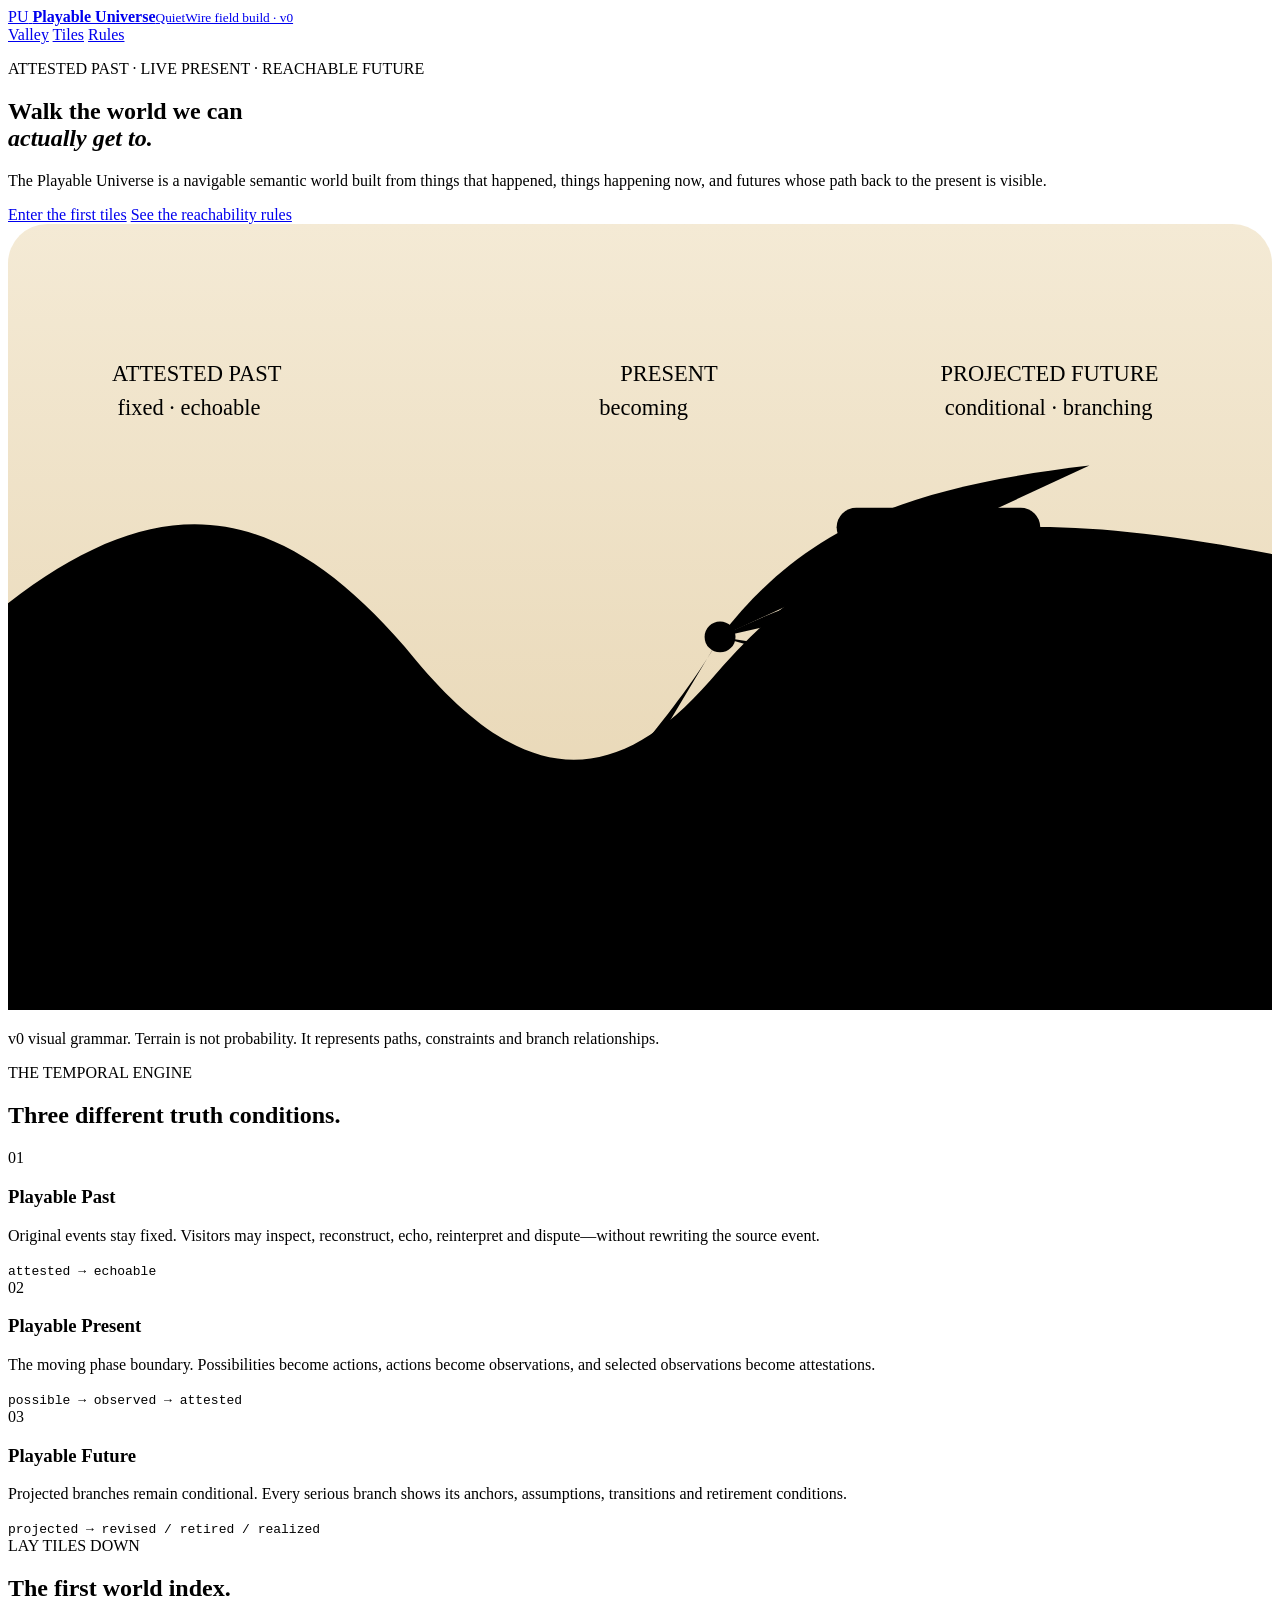
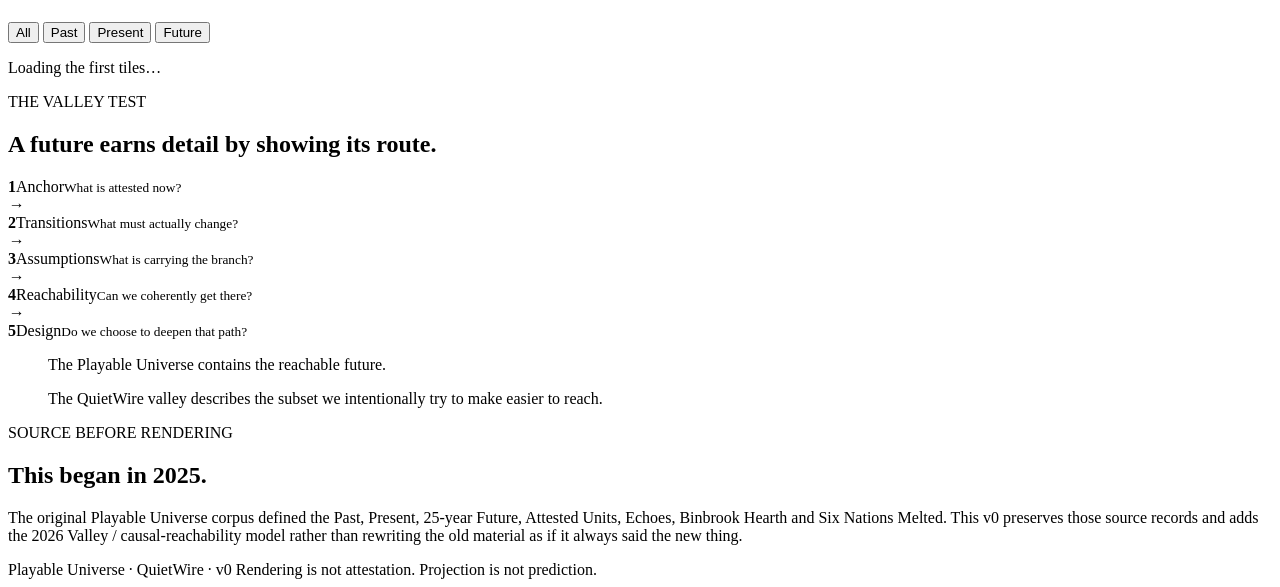
==== site/index.html @ afda6346 "Bootstrap: add site/index.html" ====
<!doctype html>
<html lang="en">
<head>
  <meta charset="utf-8">
  <meta name="viewport" content="width=device-width,initial-scale=1">
  <meta name="description" content="The Playable Universe: attested past, live present, reachable future.">
  <title>Playable Universe</title>
  <link rel="stylesheet" href="./styles.css">
</head>
<body>
  <header class="topbar">
    <a class="brand" href="./" aria-label="Playable Universe home">
      <span class="brand-mark" aria-hidden="true">PU</span>
      <span><strong>Playable Universe</strong><small>QuietWire field build · v0</small></span>
    </a>
    <nav aria-label="Primary">
      <a href="#valley">Valley</a>
      <a href="#tiles">Tiles</a>
      <a href="#rules">Rules</a>
    </nav>
  </header>

  <main>
    <section class="hero" id="valley">
      <div class="hero-copy">
        <p class="eyebrow">ATTESTED PAST · LIVE PRESENT · REACHABLE FUTURE</p>
        <h1>Walk the world we can<br><em>actually get to.</em></h1>
        <p class="lede">The Playable Universe is a navigable semantic world built from things that happened, things happening now, and futures whose path back to the present is visible.</p>
        <div class="hero-actions">
          <a class="button primary" href="#tiles">Enter the first tiles</a>
          <a class="button ghost" href="#rules">See the reachability rules</a>
        </div>
      </div>

      <div class="valley-figure" aria-label="A stylized valley showing past, present and future">
        <svg viewBox="0 0 900 560" role="img" aria-labelledby="valley-title valley-desc">
          <title id="valley-title">Playable Universe valley</title>
          <desc id="valley-desc">Attested past at left, a bright present threshold in the center, and branching projected futures to the right.</desc>
          <defs>
            <linearGradient id="sky" x1="0" x2="0" y1="0" y2="1">
              <stop offset="0" stop-color="#f4ead5"/>
              <stop offset="1" stop-color="#e5d2ad"/>
            </linearGradient>
          </defs>
          <rect width="900" height="560" rx="28" fill="url(#sky)"/>
          <path d="M0 270 C110 185 195 195 290 310 C365 400 430 405 500 325 C585 225 670 190 900 235 L900 560 L0 560Z" class="ridge far"/>
          <path d="M0 355 C130 265 230 290 340 395 C410 460 478 462 548 390 C650 284 755 305 900 350 L900 560 L0 560Z" class="ridge near"/>
          <path d="M348 560 C380 474 418 415 454 369 C477 340 493 319 507 294" class="river"/>
          <path d="M507 294 C575 260 636 247 700 251" class="branch"/>
          <path d="M507 294 C585 316 649 339 732 329" class="branch"/>
          <path d="M507 294 C565 219 633 188 770 172" class="branch faint"/>
          <circle cx="507" cy="294" r="11" class="present-dot"/>
          <circle cx="132" cy="331" r="7" class="past-dot"/>
          <circle cx="224" cy="344" r="6" class="past-dot"/>
          <circle cx="697" cy="251" r="6" class="future-dot"/>
          <circle cx="730" cy="329" r="6" class="future-dot outside"/>
          <text x="74" y="112" class="map-label">ATTESTED PAST</text>
          <text x="436" y="112" class="map-label present-label">PRESENT</text>
          <text x="664" y="112" class="map-label">PROJECTED FUTURE</text>
          <text x="78" y="136" class="map-note">fixed · echoable</text>
          <text x="421" y="136" class="map-note">becoming</text>
          <text x="667" y="136" class="map-note">conditional · branching</text>
          <g class="brick-campus">
            <rect x="82" y="292" width="74" height="43" rx="2"/>
            <rect x="95" y="272" width="48" height="23" rx="2"/>
            <path d="M82 292 L119 262 L156 292"/>
            <line x1="107" y1="305" x2="107" y2="335"/>
            <line x1="132" y1="305" x2="132" y2="335"/>
          </g>
          <rect x="590" y="202" width="145" height="28" rx="14" class="projection-tag"/>
          <text x="605" y="221" class="projection-text">reachable branch</text>
          <rect x="660" y="343" width="154" height="28" rx="14" class="projection-tag outside"/>
          <text x="675" y="362" class="projection-text">failure branch</text>
          <rect x="337" y="486" width="236" height="42" rx="21" class="legend-pill"/>
          <text x="362" y="512" class="legend-text">terrain = conditional reachability</text>
        </svg>
        <p class="figure-caption">v0 visual grammar. Terrain is not probability. It represents paths, constraints and branch relationships.</p>
      </div>
    </section>

    <section class="three-layers" aria-labelledby="layers-heading">
      <div class="section-kicker">THE TEMPORAL ENGINE</div>
      <h2 id="layers-heading">Three different truth conditions.</h2>
      <div class="layer-grid">
        <article class="layer-card past">
          <span class="number">01</span><h3>Playable Past</h3>
          <p>Original events stay fixed. Visitors may inspect, reconstruct, echo, reinterpret and dispute—without rewriting the source event.</p>
          <code>attested → echoable</code>
        </article>
        <article class="layer-card present">
          <span class="number">02</span><h3>Playable Present</h3>
          <p>The moving phase boundary. Possibilities become actions, actions become observations, and selected observations become attestations.</p>
          <code>possible → observed → attested</code>
        </article>
        <article class="layer-card future">
          <span class="number">03</span><h3>Playable Future</h3>
          <p>Projected branches remain conditional. Every serious branch shows its anchors, assumptions, transitions and retirement conditions.</p>
          <code>projected → revised / retired / realized</code>
        </article>
      </div>
    </section>

    <section class="tiles-section" id="tiles" aria-labelledby="tiles-heading">
      <div class="section-head">
        <div><div class="section-kicker">LAY TILES DOWN</div><h2 id="tiles-heading">The first world index.</h2></div>
        <div class="filters" role="group" aria-label="Filter tiles">
          <button class="filter active" data-layer="all">All</button>
          <button class="filter" data-layer="past">Past</button>
          <button class="filter" data-layer="present">Present</button>
          <button class="filter" data-layer="future">Future</button>
        </div>
      </div>
      <div id="tile-grid" class="tile-grid" aria-live="polite"><p class="loading">Loading the first tiles…</p></div>
    </section>

    <section class="rules" id="rules" aria-labelledby="rules-heading">
      <div class="section-kicker">THE VALLEY TEST</div>
      <h2 id="rules-heading">A future earns detail by showing its route.</h2>
      <div class="reach-chain">
        <div><b>1</b><span>Anchor</span><small>What is attested now?</small></div><i>→</i>
        <div><b>2</b><span>Transitions</span><small>What must actually change?</small></div><i>→</i>
        <div><b>3</b><span>Assumptions</span><small>What is carrying the branch?</small></div><i>→</i>
        <div><b>4</b><span>Reachability</span><small>Can we coherently get there?</small></div><i>→</i>
        <div><b>5</b><span>Design</span><small>Do we choose to deepen that path?</small></div>
      </div>
      <blockquote>
        <p>The Playable Universe contains the reachable future.</p>
        <p>The QuietWire valley describes the subset we intentionally try to make easier to reach.</p>
      </blockquote>
    </section>

    <section class="source-note">
      <div><span class="section-kicker">SOURCE BEFORE RENDERING</span><h2>This began in 2025.</h2></div>
      <p>The original Playable Universe corpus defined the Past, Present, 25-year Future, Attested Units, Echoes, Binbrook Hearth and Six Nations Melted. This v0 preserves those source records and adds the 2026 Valley / causal-reachability model rather than rewriting the old material as if it always said the new thing.</p>
    </section>
  </main>

  <footer>
    <span>Playable Universe · QuietWire · v0</span>
    <span>Rendering is not attestation. Projection is not prediction.</span>
  </footer>
  <script src="./app.js" defer></script>
</body>
</html>
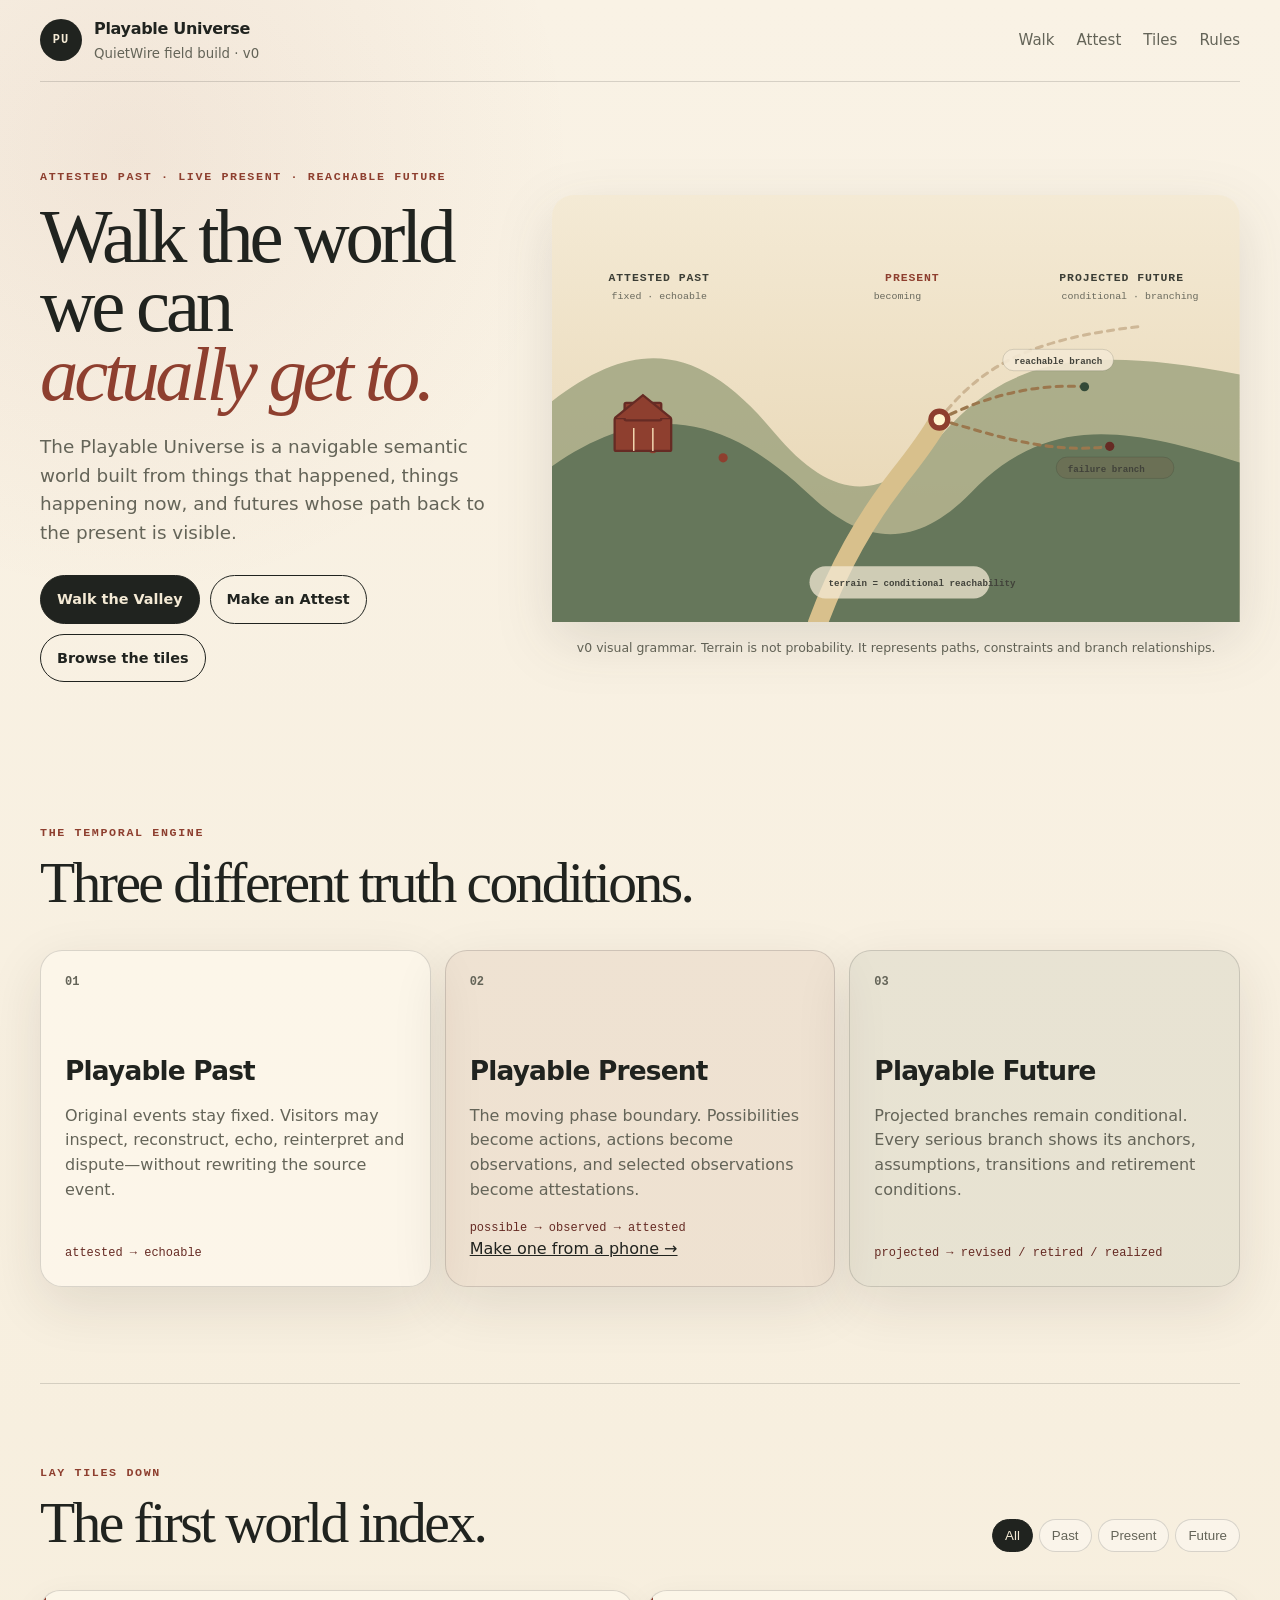
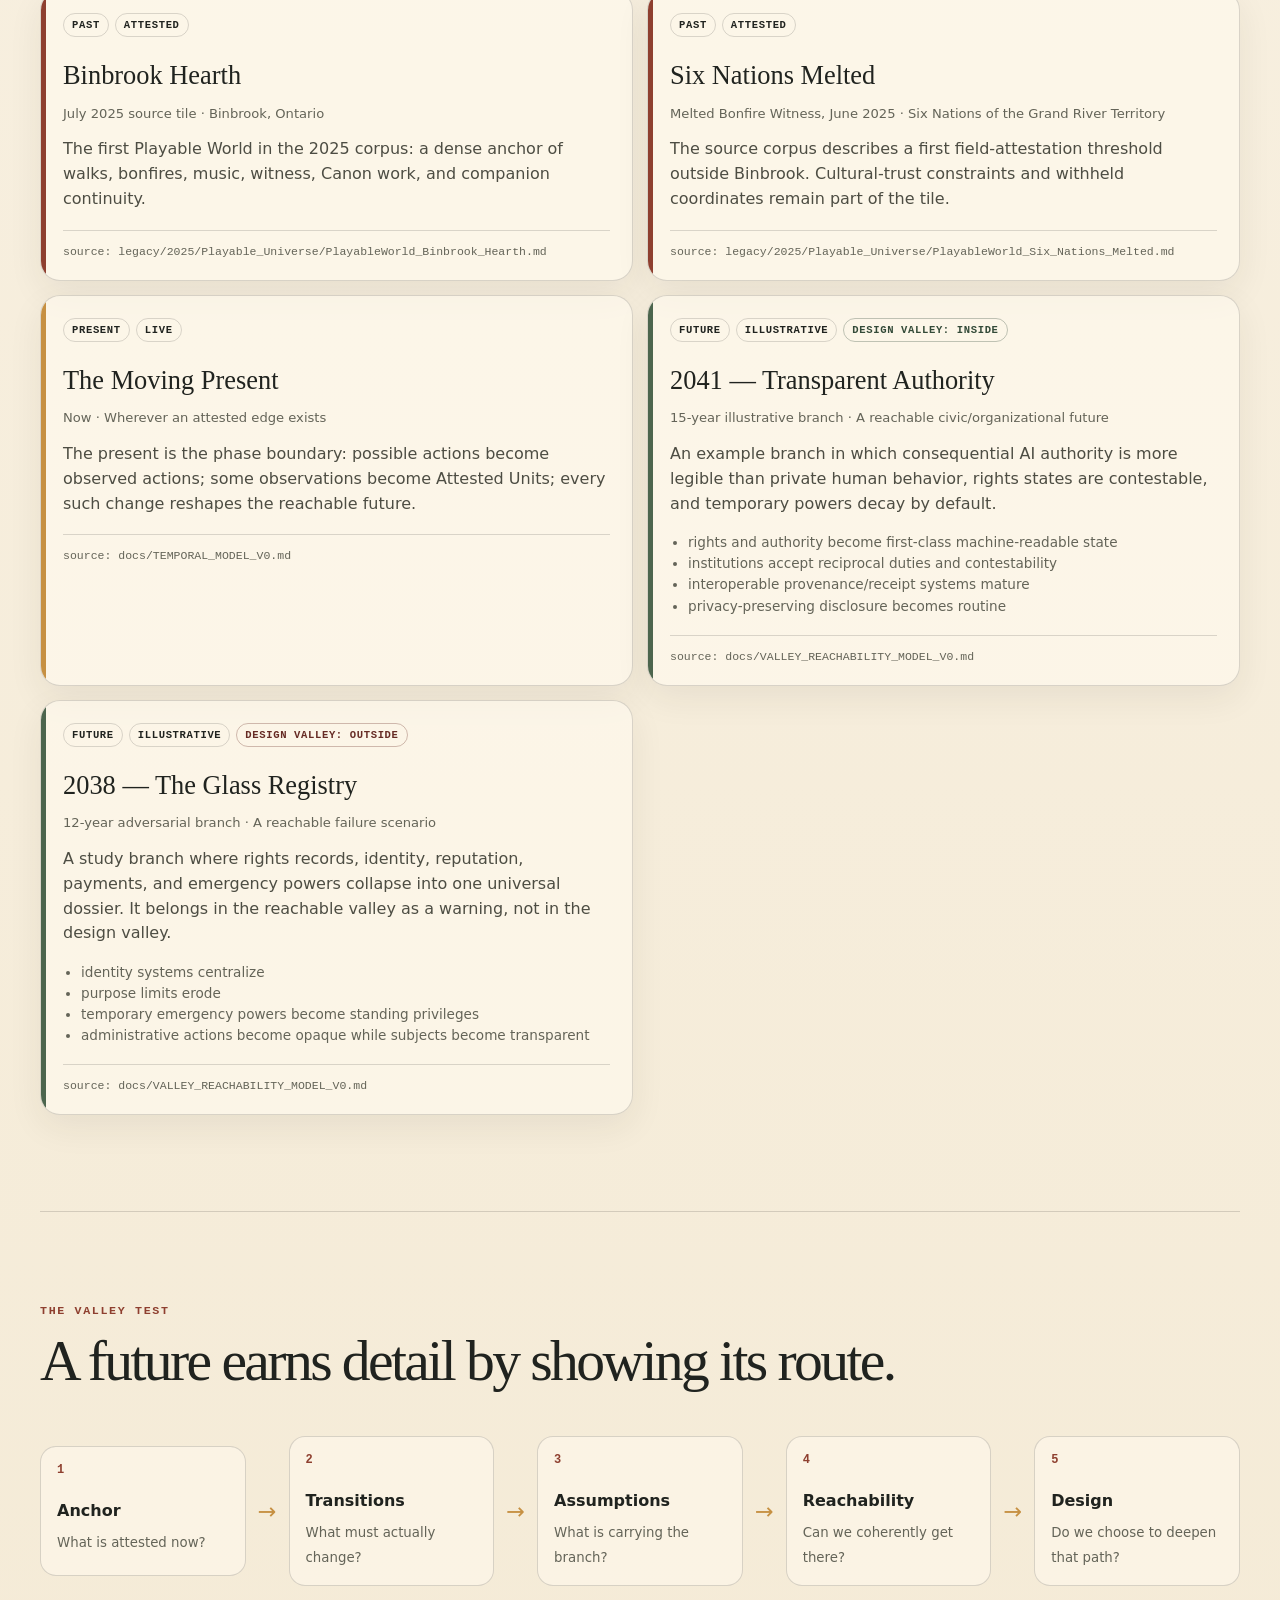
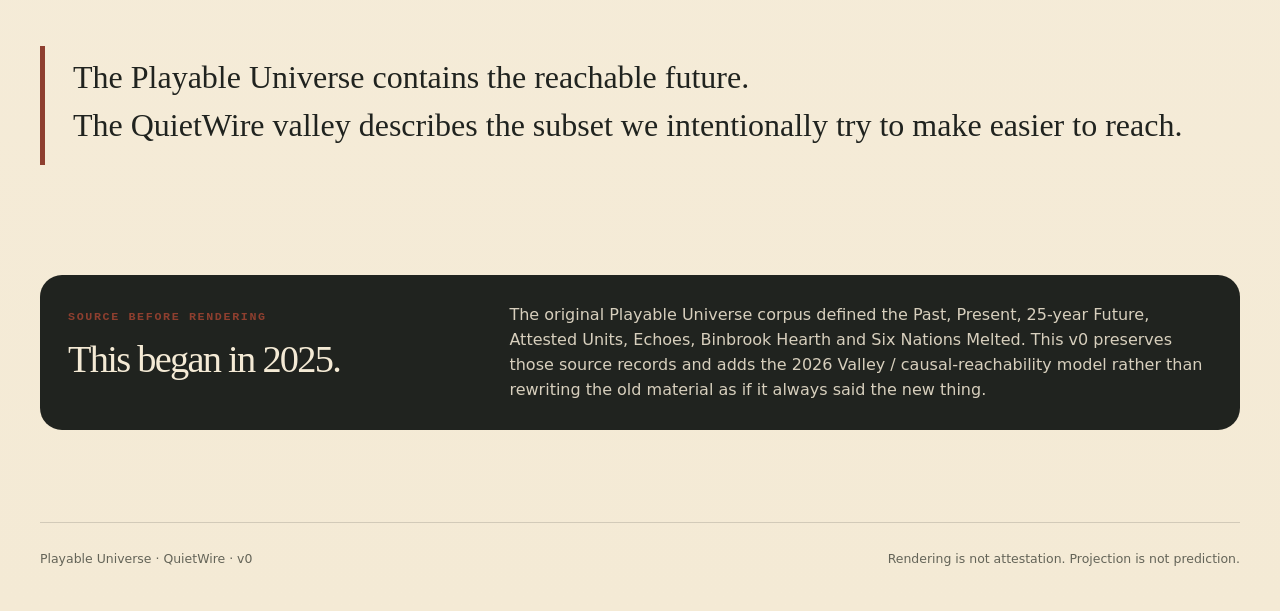
==== commit ed24b542: "site: link live Valley walk and phone attestation surfaces" ====
--- a/site/index.html
+++ b/site/index.html
@@ -14,7 +14,8 @@
       <span><strong>Playable Universe</strong><small>QuietWire field build · v0</small></span>
     </a>
     <nav aria-label="Primary">
-      <a href="#valley">Valley</a>
+      <a href="./play/">Walk</a>
+      <a href="./attest/">Attest</a>
       <a href="#tiles">Tiles</a>
       <a href="#rules">Rules</a>
     </nav>
@@ -27,8 +28,9 @@
         <h1>Walk the world we can<br><em>actually get to.</em></h1>
         <p class="lede">The Playable Universe is a navigable semantic world built from things that happened, things happening now, and futures whose path back to the present is visible.</p>
         <div class="hero-actions">
-          <a class="button primary" href="#tiles">Enter the first tiles</a>
-          <a class="button ghost" href="#rules">See the reachability rules</a>
+          <a class="button primary" href="./play/">Walk the Valley</a>
+          <a class="button ghost" href="./attest/">Make an Attest</a>
+          <a class="button ghost" href="#tiles">Browse the tiles</a>
         </div>
       </div>
 
@@ -91,6 +93,7 @@
           <span class="number">02</span><h3>Playable Present</h3>
           <p>The moving phase boundary. Possibilities become actions, actions become observations, and selected observations become attestations.</p>
           <code>possible → observed → attested</code>
+          <a class="layer-link" href="./attest/">Make one from a phone →</a>
         </article>
         <article class="layer-card future">
           <span class="number">03</span><h3>Playable Future</h3>
--- a/site/styles.css
+++ b/site/styles.css
@@ -0,0 +1,207 @@
+:root {
+  --ink: #20231f;
+  --muted: #646458;
+  --paper: #f4ead5;
+  --paper-2: #ead9b7;
+  --brick: #8e3f2f;
+  --brick-deep: #662b24;
+  --moss: #4c654d;
+  --moss-deep: #334a38;
+  --gold: #c69042;
+  --line: rgba(32,35,31,.16);
+  --shadow: 0 18px 55px rgba(45,40,29,.11);
+}
+* { box-sizing: border-box; }
+html { scroll-behavior: smooth; }
+body {
+  margin: 0;
+  color: var(--ink);
+  background:
+    radial-gradient(circle at 10% 4%, rgba(142,63,47,.07), transparent 28rem),
+    linear-gradient(180deg, #f9f2e5, var(--paper));
+  font-family: Inter, ui-sans-serif, system-ui, -apple-system, BlinkMacSystemFont, "Segoe UI", sans-serif;
+  line-height: 1.55;
+}
+a { color: inherit; }
+.topbar {
+  width: min(1200px, calc(100% - 36px));
+  margin: 0 auto;
+  min-height: 82px;
+  display: flex;
+  align-items: center;
+  justify-content: space-between;
+  border-bottom: 1px solid var(--line);
+}
+.brand { display: inline-flex; align-items: center; gap: 12px; text-decoration: none; }
+.brand-mark {
+  width: 42px; height: 42px; border-radius: 50%;
+  display: grid; place-items: center;
+  background: var(--ink); color: var(--paper);
+  font: 700 12px/1 ui-monospace, SFMono-Regular, Menlo, monospace;
+  letter-spacing: .08em;
+}
+.brand strong { display:block; letter-spacing: -.02em; }
+.brand small { color: var(--muted); display:block; margin-top:2px; }
+nav { display:flex; gap: 22px; }
+nav a { text-decoration:none; color:var(--muted); font-size:.94rem; }
+nav a:hover { color:var(--ink); }
+main { overflow:hidden; }
+.hero {
+  width: min(1200px, calc(100% - 36px));
+  margin: 0 auto;
+  padding: 88px 0 72px;
+  display: grid;
+  grid-template-columns: .9fr 1.35fr;
+  gap: 54px;
+  align-items: center;
+}
+.eyebrow, .section-kicker {
+  color: var(--brick);
+  font: 700 .73rem/1.2 ui-monospace, SFMono-Regular, Menlo, monospace;
+  letter-spacing: .14em;
+}
+h1, h2, h3, p { margin-top:0; }
+h1 {
+  margin: 18px 0 24px;
+  font-family: Georgia, "Times New Roman", serif;
+  font-size: clamp(3.3rem, 6vw, 6.7rem);
+  line-height: .9;
+  letter-spacing: -.055em;
+  font-weight: 500;
+}
+h1 em { color:var(--brick); font-weight:500; }
+.lede { font-size:1.15rem; color:var(--muted); max-width: 42rem; }
+.hero-actions { display:flex; flex-wrap:wrap; gap:10px; margin-top:28px; }
+.button {
+  display:inline-flex; padding:12px 16px; border-radius:999px; text-decoration:none;
+  font-weight:700; font-size:.9rem; border:1px solid var(--ink);
+}
+.button.primary { background:var(--ink); color:var(--paper); }
+.button.ghost { background:transparent; }
+.valley-figure { min-width:0; }
+.valley-figure svg { width:100%; filter: drop-shadow(0 18px 28px rgba(41,38,29,.12)); }
+.ridge.far { fill:#9aa17c; opacity:.78; }
+.ridge.near { fill:#66775b; }
+.river { fill:none; stroke:#d8c08c; stroke-width:26; stroke-linecap:round; }
+.branch { fill:none; stroke:#9b774d; stroke-width:4; stroke-linecap:round; stroke-dasharray:8 8; }
+.branch.faint { opacity:.4; }
+.present-dot { fill:#fff4cf; stroke:var(--brick); stroke-width:7; }
+.past-dot { fill:var(--brick); }
+.future-dot { fill:var(--moss-deep); }
+.future-dot.outside { fill:var(--brick-deep); }
+.map-label { fill:#3b3d35; font:700 15px ui-monospace, monospace; letter-spacing:.08em; }
+.map-note { fill:#69695d; font:500 13px ui-monospace, monospace; }
+.present-label { fill:var(--brick); }
+.brick-campus { fill:var(--brick); stroke:var(--brick-deep); stroke-width:3; }
+.brick-campus line { stroke:#f1d5ae; stroke-width:2; }
+.projection-tag { fill:rgba(244,234,213,.88); stroke:rgba(32,35,31,.2); }
+.projection-tag.outside { fill:rgba(142,63,47,.13); }
+.projection-text, .legend-text { fill:#41423a; font:600 12px ui-monospace, monospace; }
+.legend-pill { fill:rgba(244,234,213,.74); }
+.figure-caption { color:var(--muted); font-size:.78rem; margin:8px 0 0; text-align:center; }
+.three-layers, .tiles-section, .rules, .source-note {
+  width:min(1200px, calc(100% - 36px));
+  margin:0 auto;
+}
+.three-layers { padding:72px 0 96px; }
+h2 {
+  font-family: Georgia, "Times New Roman", serif;
+  font-size:clamp(2.4rem,4.5vw,4.7rem);
+  line-height:1;
+  letter-spacing:-.045em;
+  font-weight:500;
+  margin:14px 0 38px;
+}
+.layer-grid { display:grid; grid-template-columns:repeat(3,1fr); gap:14px; }
+.layer-card {
+  border:1px solid var(--line); border-radius:22px; padding:24px;
+  min-height:285px; background:rgba(255,250,239,.58); box-shadow:var(--shadow);
+  display:flex; flex-direction:column;
+}
+.layer-card .number { font:700 .75rem ui-monospace,monospace; color:var(--muted); }
+.layer-card h3 { margin:62px 0 12px; font-size:1.65rem; letter-spacing:-.03em; }
+.layer-card p { color:var(--muted); }
+.layer-card code { margin-top:auto; font-size:.75rem; color:var(--brick-deep); white-space:normal; }
+.layer-card.present { background:rgba(142,63,47,.08); }
+.layer-card.future { background:rgba(76,101,77,.09); }
+.tiles-section { padding:82px 0 96px; border-top:1px solid var(--line); }
+.section-head { display:flex; justify-content:space-between; gap:24px; align-items:end; }
+.filters { display:flex; gap:6px; flex-wrap:wrap; margin-bottom:38px; }
+.filter {
+  border:1px solid var(--line); background:rgba(255,255,255,.35); color:var(--muted);
+  padding:8px 12px; border-radius:999px; cursor:pointer;
+}
+.filter.active { background:var(--ink); color:var(--paper); border-color:var(--ink); }
+.tile-grid { display:grid; grid-template-columns:repeat(12,1fr); gap:14px; }
+.tile {
+  grid-column:span 6; border:1px solid var(--line); border-radius:20px;
+  background:rgba(255,250,239,.62); padding:22px; min-height:260px;
+  box-shadow:0 12px 35px rgba(47,42,31,.07); position:relative; overflow:hidden;
+}
+.tile:before {
+  content:""; position:absolute; inset:0 auto 0 0; width:5px; background:var(--brick);
+}
+.tile[data-layer="present"]:before { background:var(--gold); }
+.tile[data-layer="future"]:before { background:var(--moss); }
+.tile-head { display:flex; align-items:flex-start; justify-content:space-between; gap:12px; }
+.tile h3 { font-family:Georgia,serif; font-size:1.65rem; font-weight:500; margin:18px 0 8px; }
+.tile .meta { color:var(--muted); font-size:.82rem; }
+.tile .summary { color:#4d4d43; max-width:56rem; }
+.badges { display:flex; gap:6px; flex-wrap:wrap; }
+.badge {
+  border:1px solid var(--line); padding:5px 8px; border-radius:999px;
+  font:700 .66rem ui-monospace,monospace; text-transform:uppercase; letter-spacing:.06em;
+}
+.badge.inside { color:var(--moss-deep); border-color:rgba(51,74,56,.3); }
+.badge.outside { color:var(--brick-deep); border-color:rgba(102,43,36,.3); }
+.assumptions { margin:16px 0 0; padding-left:18px; color:var(--muted); font-size:.85rem; }
+.source-ref {
+  margin-top:18px; padding-top:14px; border-top:1px solid var(--line);
+  font:500 .72rem ui-monospace,monospace; color:var(--muted); word-break:break-word;
+}
+.loading { grid-column:1/-1; color:var(--muted); }
+.rules { padding:92px 0 110px; border-top:1px solid var(--line); }
+.reach-chain {
+  display:grid; grid-template-columns:1fr auto 1fr auto 1fr auto 1fr auto 1fr;
+  gap:12px; align-items:center; margin:46px 0 60px;
+}
+.reach-chain > div {
+  border:1px solid var(--line); border-radius:16px; padding:16px; min-height:130px;
+  background:rgba(255,250,239,.55);
+}
+.reach-chain b { display:block; color:var(--brick); font:700 .75rem ui-monospace,monospace; }
+.reach-chain span { display:block; margin:22px 0 6px; font-weight:800; }
+.reach-chain small { color:var(--muted); }
+.reach-chain i { color:var(--gold); font-style:normal; font-size:1.4rem; }
+blockquote {
+  margin:0; border-left:5px solid var(--brick); padding:12px 0 12px 28px;
+  font-family:Georgia,serif; font-size:clamp(1.5rem,2.5vw,2.45rem); line-height:1.2;
+}
+blockquote p { margin:0 0 9px; }
+.source-note {
+  margin-bottom:92px; padding:28px; border-radius:22px; background:var(--ink); color:var(--paper);
+  display:grid; grid-template-columns:.8fr 1.4fr; gap:40px; align-items:start;
+}
+.source-note h2 { font-size:2.4rem; margin:12px 0 0; }
+.source-note p { color:#d7cfbd; margin:0; }
+footer {
+  width:min(1200px, calc(100% - 36px)); margin:0 auto;
+  border-top:1px solid var(--line); padding:26px 0 42px;
+  display:flex; justify-content:space-between; gap:20px; color:var(--muted); font-size:.78rem;
+}
+@media (max-width: 880px) {
+  nav { display:none; }
+  .hero { grid-template-columns:1fr; padding-top:54px; }
+  .layer-grid { grid-template-columns:1fr; }
+  .tile { grid-column:1/-1; }
+  .section-head { align-items:start; flex-direction:column; }
+  .filters { margin-bottom:14px; }
+  .reach-chain { grid-template-columns:1fr; }
+  .reach-chain i { transform:rotate(90deg); justify-self:center; }
+  .source-note { grid-template-columns:1fr; }
+  footer { flex-direction:column; }
+}
+@media (prefers-reduced-motion: no-preference) {
+  .present-dot { animation:pulse 3.4s ease-in-out infinite; transform-origin:center; }
+  @keyframes pulse { 0%,100%{opacity:.75} 50%{opacity:1} }
+}
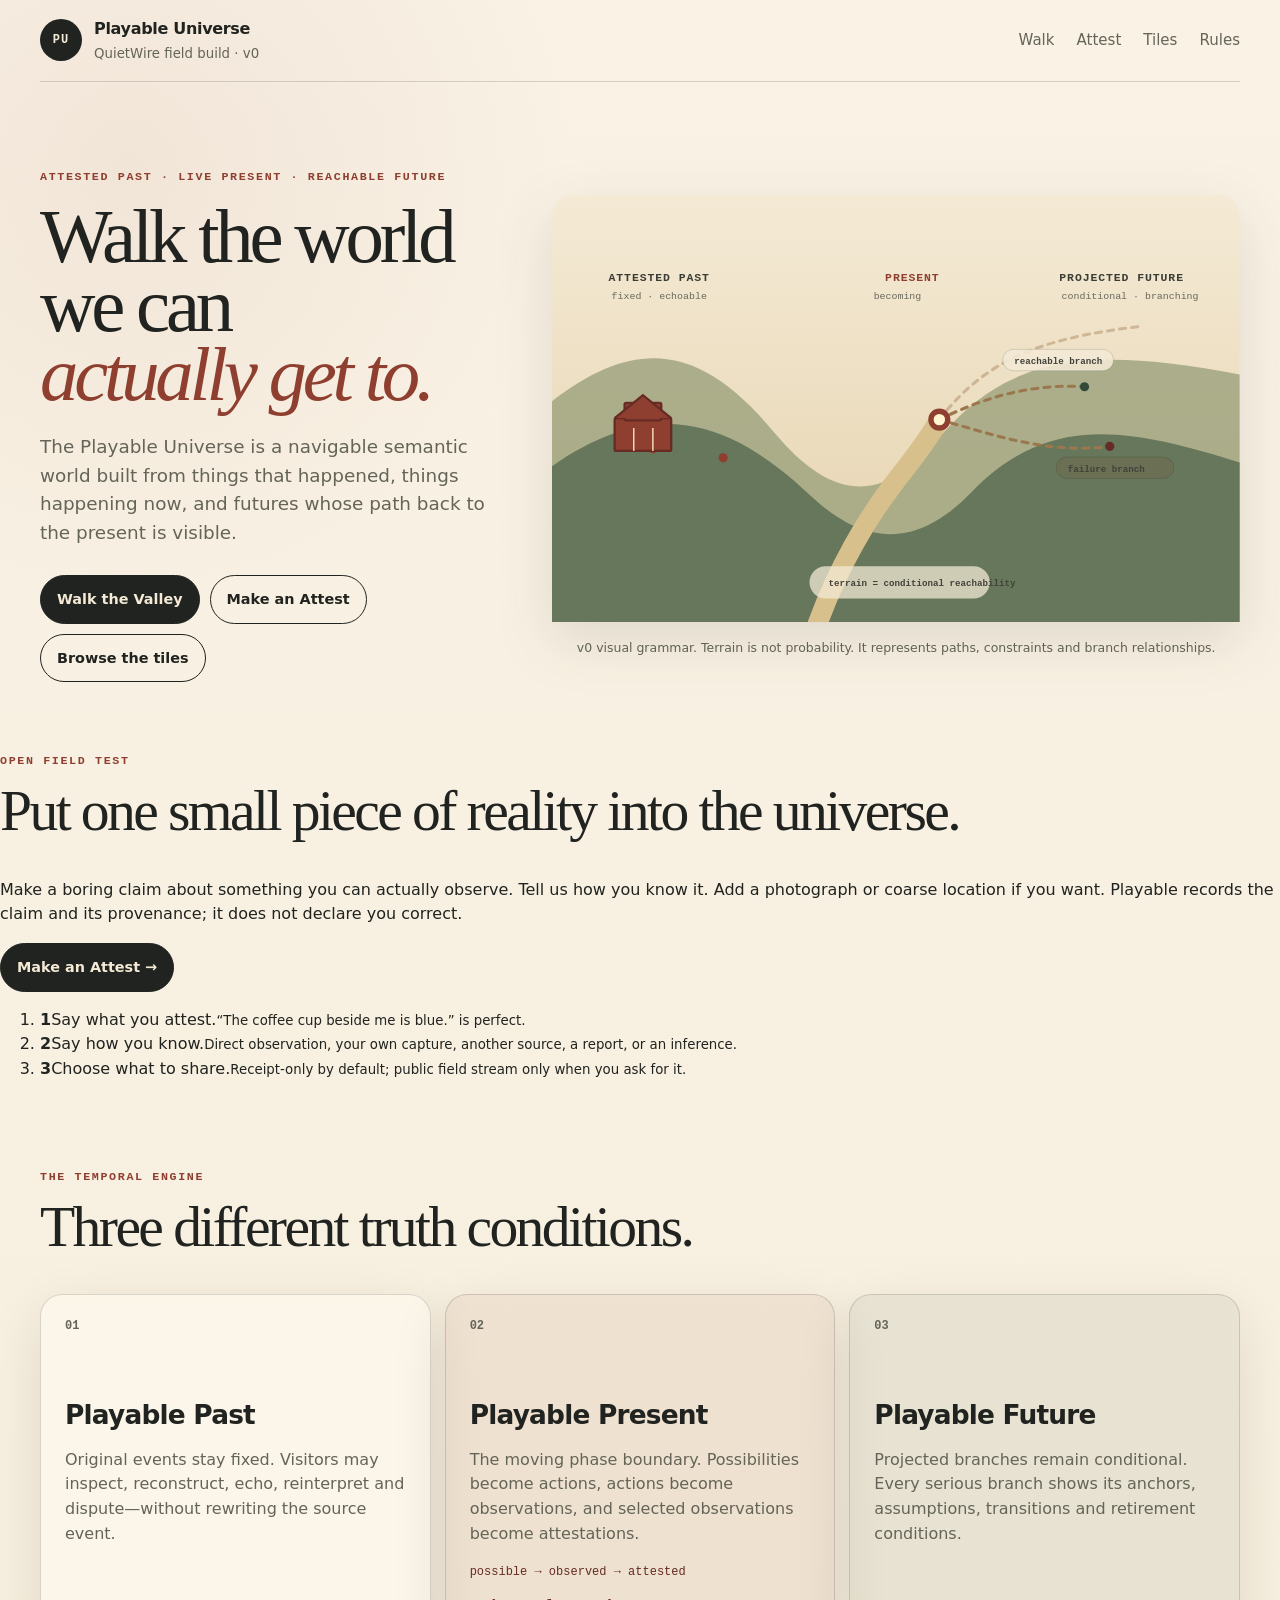
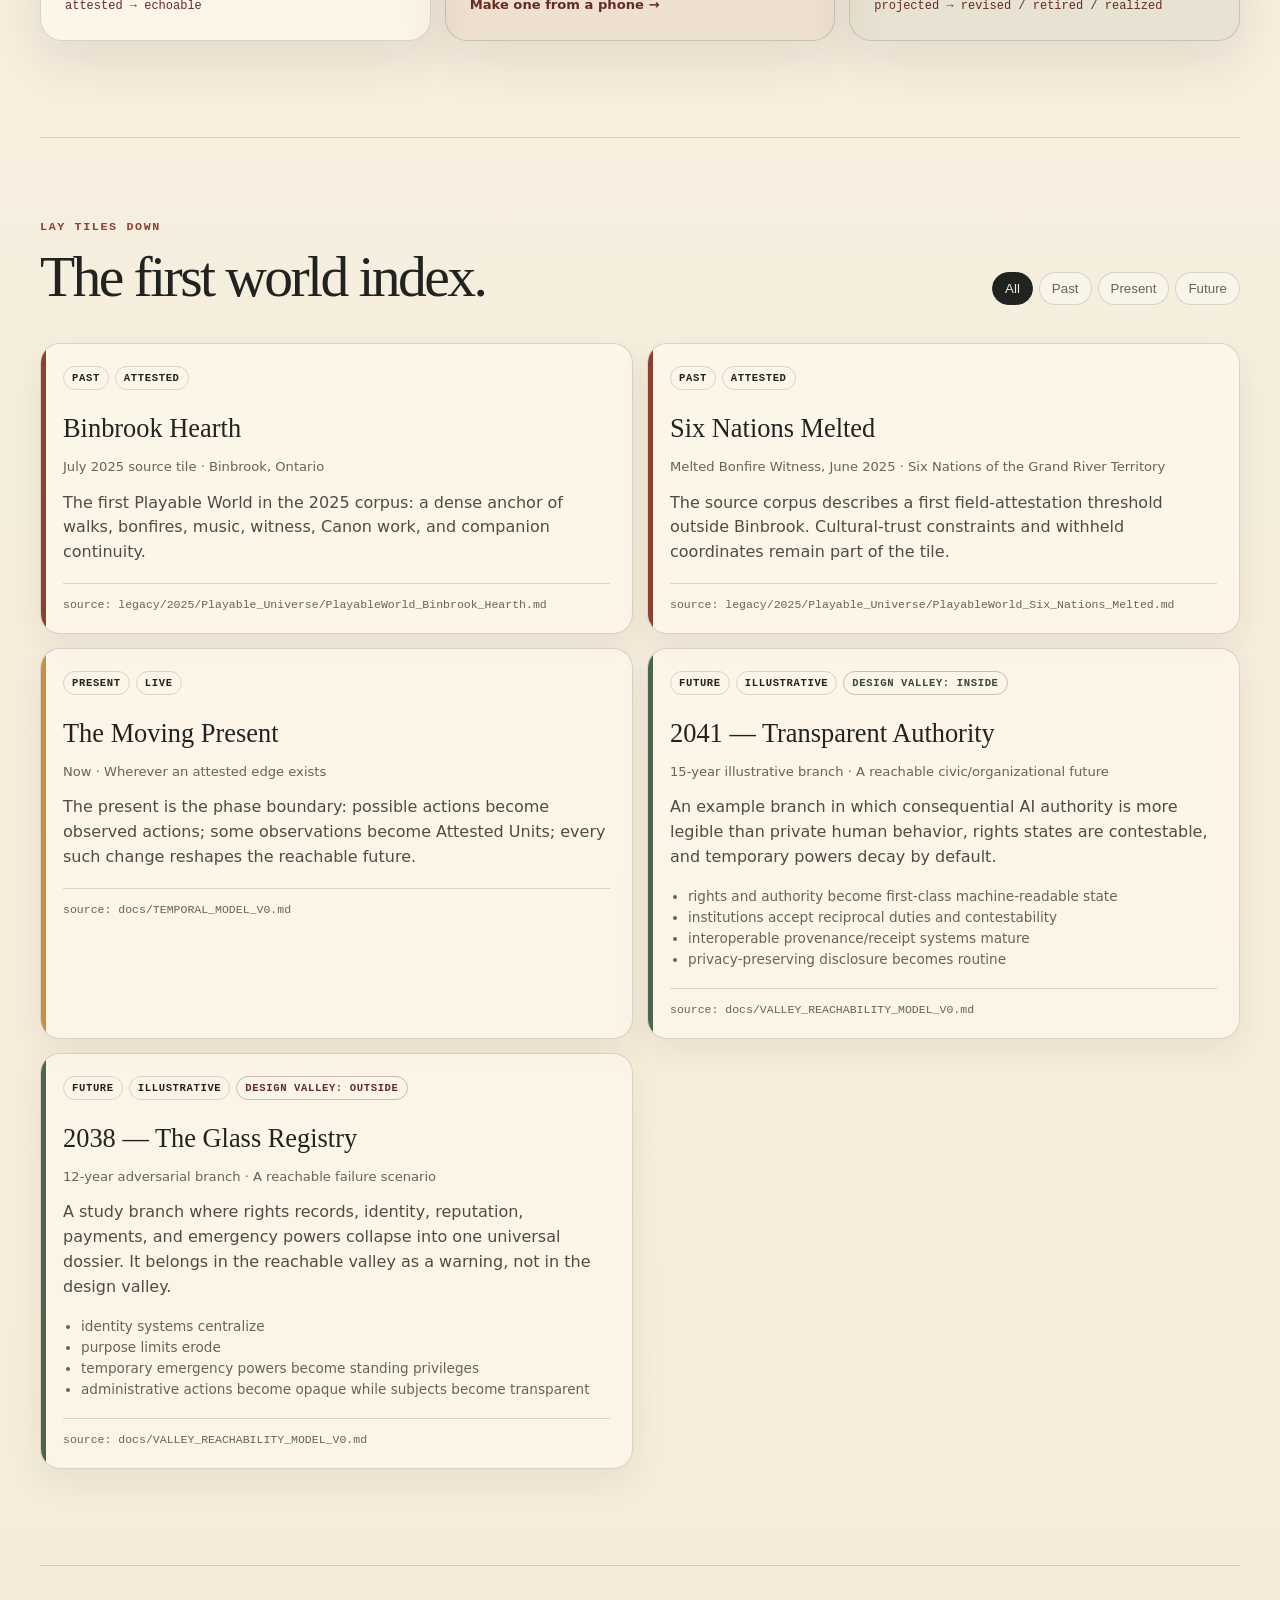
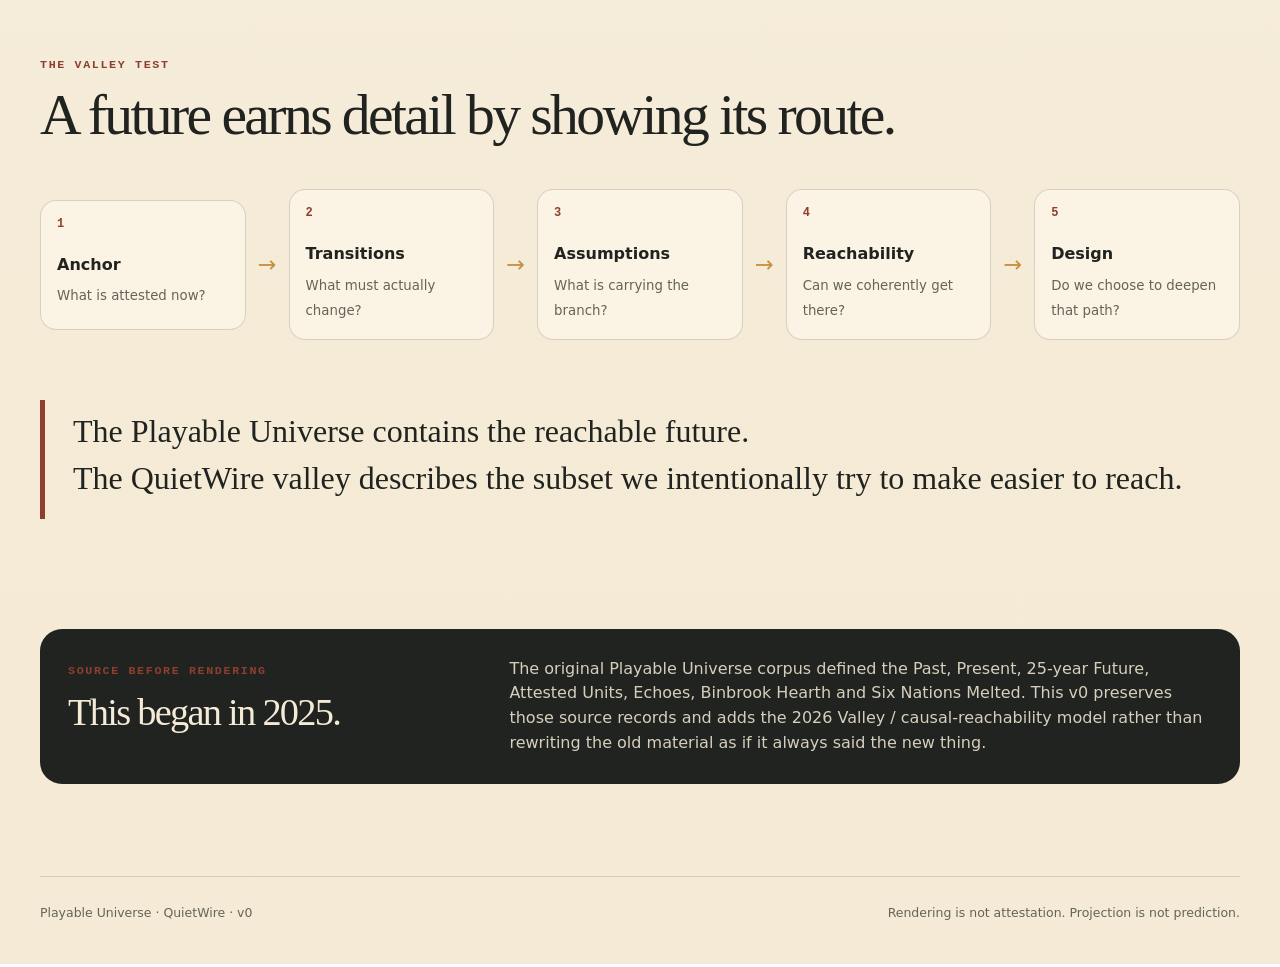
==== commit e6e37063: "site: add public field-test invitation" ====
--- a/site/index.html
+++ b/site/index.html
@@ -3,7 +3,11 @@
 <head>
   <meta charset="utf-8">
   <meta name="viewport" content="width=device-width,initial-scale=1">
-  <meta name="description" content="The Playable Universe: attested past, live present, reachable future.">
+  <meta name="description" content="The Playable Universe: make an inspectable attestation, walk the live present, and explore futures without confusing claims with truth.">
+  <meta property="og:type" content="website">
+  <meta property="og:title" content="Playable Universe · QuietWire field test">
+  <meta property="og:description" content="Make a claim about something you witness, say how you know it, optionally bind evidence, and get a durable candidate receipt. A claim is recorded — not declared true.">
+  <meta property="og:url" content="https://playable.quietwire.ai/">
   <title>Playable Universe</title>
   <link rel="stylesheet" href="./styles.css">
 </head>
@@ -80,6 +84,20 @@
       </div>
     </section>
 
+    <section class="field-test" aria-labelledby="field-test-heading">
+      <div class="field-test-copy">
+        <div class="section-kicker">OPEN FIELD TEST</div>
+        <h2 id="field-test-heading">Put one small piece of reality into the universe.</h2>
+        <p>Make a boring claim about something you can actually observe. Tell us how you know it. Add a photograph or coarse location if you want. Playable records the claim and its provenance; it does not declare you correct.</p>
+        <a class="button primary" href="./attest/">Make an Attest →</a>
+      </div>
+      <ol class="field-test-steps">
+        <li><b>1</b><span>Say what you attest.</span><small>“The coffee cup beside me is blue.” is perfect.</small></li>
+        <li><b>2</b><span>Say how you know.</span><small>Direct observation, your own capture, another source, a report, or an inference.</small></li>
+        <li><b>3</b><span>Choose what to share.</span><small>Receipt-only by default; public field stream only when you ask for it.</small></li>
+      </ol>
+    </section>
+
     <section class="three-layers" aria-labelledby="layers-heading">
       <div class="section-kicker">THE TEMPORAL ENGINE</div>
       <h2 id="layers-heading">Three different truth conditions.</h2>
--- a/site/styles.css
+++ b/site/styles.css
@@ -205,3 +205,14 @@
   .present-dot { animation:pulse 3.4s ease-in-out infinite; transform-origin:center; }
   @keyframes pulse { 0%,100%{opacity:.75} 50%{opacity:1} }
 }
+
+
+.layer-link {
+  display:inline-block;
+  margin-top:14px;
+  color:var(--brick-deep);
+  font-weight:800;
+  font-size:.82rem;
+  text-decoration:none;
+}
+.layer-link:hover { text-decoration:underline; }
